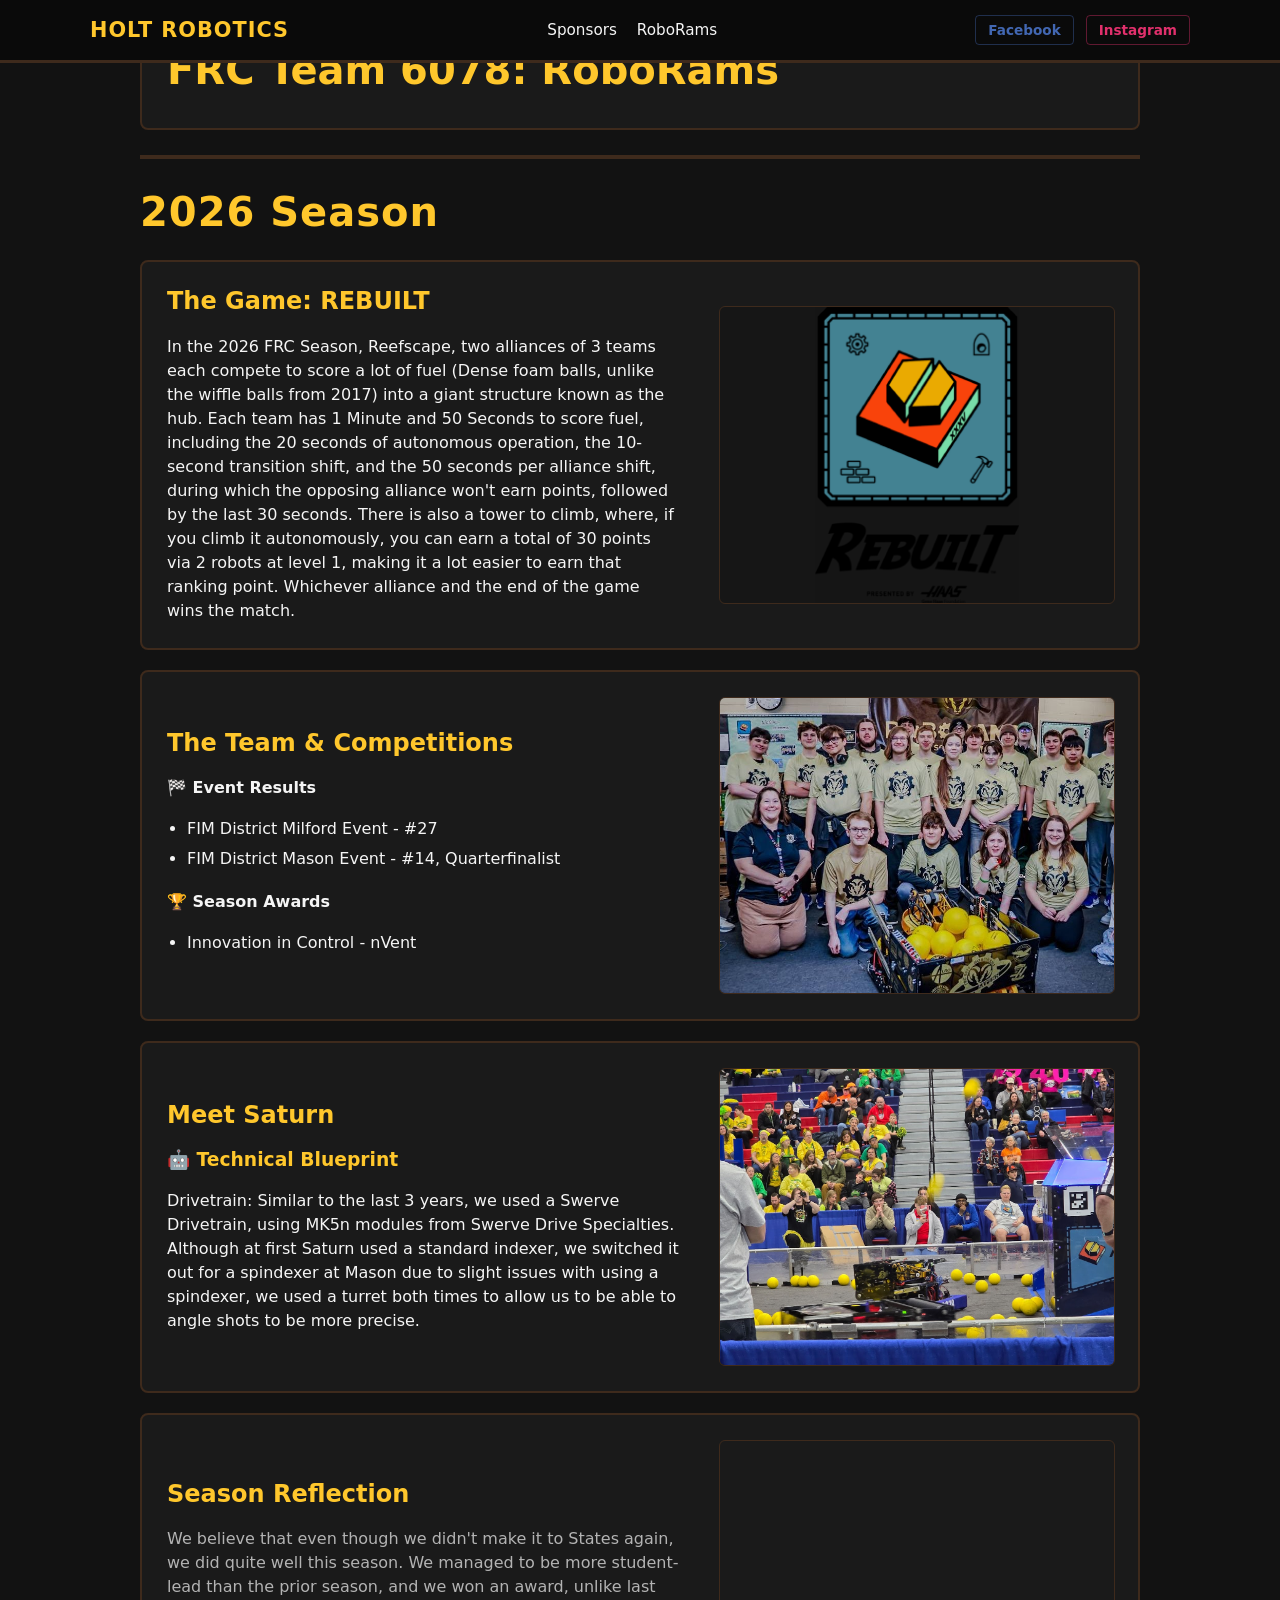
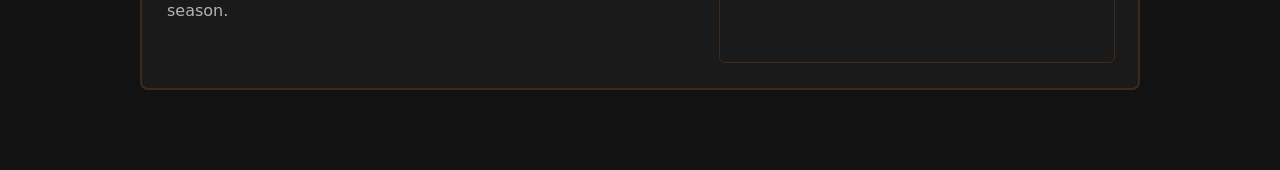
==== frc.html @ 5d651629 "Got some basics down" ====
<!DOCTYPE html>
<html lang="en">
<head>
    <meta charset="UTF-8">
    <meta name="viewport" content="width=device-width, initial-scale=1.0">
    <title>RoboRams | Holt Robotics</title>
    <link rel="icon" type="image/x-icon" href="Files/Images/faviconV2.png">
    <link rel="stylesheet" href="style.css">
</head>
<body>

<header id="global-navbar" class="navbar"></header>

<main class="container">

    <section class="card page-hero">
        <h1>FRC Team 6078: RoboRams</h1>
    </section>

    <div id="frc-seasons-container"></div>
</main>

<script src="JS/navbar.js"></script>
<script src="JS/frc.js"></script>
</body>
</html>
---- style.css ----
:root {
    --bg-dark: #121212;       /* Matte black background */
    --card-bg: #1A1A1A;       /* Charcoal gray for content blocks */
    --ram-brown: #3E2A1C;     /* Deep rich brown for structure/borders */
    --ram-gold: #FFC72C;      /* Vibrant gold for high-visibility accents */
    --text-light: #F5F5F5;    /* Crisp off-white text */
    --text-muted: #B3B3B3;    /* Soft gray for secondary text */
}

body {
    background-color: var(--bg-dark);
    color: var(--text-light);
    font-family: system-ui, -apple-system, sans-serif;
    margin: 0;
    padding: 0;
}

.container {
    max-width: 1000px;
    margin: 0 auto;
    padding: 20px;
}

.card {
    background-color: var(--card-bg);
    border: 2px solid var(--ram-brown);
    border-radius: 8px;
    padding: 25px;
    margin-bottom: 25px;
}

h2, h3 {
    color: var(--ram-gold);
    margin-top: 0;
}

/* Announcement System Grid */
.announcements-container {
    max-width: 1000px;
    margin: 20px auto;
    padding: 0 20px;
}
.announcements-container.hidden { display: none; }

.section-title {
    color: var(--ram-gold);
    border-bottom: 2px solid var(--ram-brown);
    padding-bottom: 10px;
}

.announcements-grid {
    display: flex;
    flex-direction: column;
    gap: 25px;
}

.event-card {
    display: flex;
    background-color: var(--card-bg);
    border: 2px solid var(--ram-brown);
    border-radius: 8px;
    overflow: hidden;
}

.event-flyer-wrapper {
    flex: 1;
    max-width: 350px;
    min-width: 250px;
    background-color: #000;
}

.event-flyer-img {
    width: 100%;
    height: 100%;
    object-fit: contain;
    display: block;
}

.event-content {
    flex: 2;
    padding: 25px;
    display: flex;
    flex-direction: column;
    justify-content: center;
}

/* Buttons */
.btn-gold {
    display: inline-block;
    background-color: var(--ram-gold);
    color: #000;
    font-weight: bold;
    padding: 10px 20px;
    text-decoration: none;
    border-radius: 4px;
    align-self: flex-start;
    transition: background-color 0.2s ease;
}
.btn-gold:hover { background-color: #E6B222; }

/* Structural Components */
.signup-section {
    display: flex;
    justify-content: space-between;
    align-items: center;
    gap: 20px;
}
.signup-qr img {
    max-width: 150px;
    border: 4px solid #fff;
    border-radius: 4px;
}

.video-grid {
    display: grid;
    grid-template-columns: repeat(auto-fit, minmax(300px, 1fr));
    gap: 20px;
}
.video-grid iframe {
    width: 100%;
    aspect-ratio: 16 / 9;
    border: 2px solid var(--ram-brown);
    border-radius: 4px;
}

/* Responsiveness */
@media (max-width: 768px) {
    .event-card, .signup-section { flex-direction: column; }
    .event-flyer-wrapper { max-width: 100%; }
}

/* Global Header Bar */
.navbar {
    background-color: #0A0A0A;
    border-bottom: 3px solid var(--ram-brown);
    position: fixed;
    top: 0;
    left: 0;
    right: 0;
    z-index: 1000;
}

.nav-container {
    display: flex;
    justify-content: space-between;
    align-items: center;
    max-width: 1100px; /* Slightly wider to easily accommodate the social blocks */
    margin: 0 auto;
    padding: 15px 20px;
}

.nav-logo {
    color: var(--ram-gold);
    font-weight: 900;
    text-decoration: none;
    font-size: 1.3rem;
    letter-spacing: 1px;
}

/* Center Section Adjustments */
.nav-links {
    display: flex;
    gap: 20px;
}
.nav-links a {
    color: var(--text-light);
    text-decoration: none;
    font-weight: 500;
    font-size: 0.95rem;
    transition: color 0.2s ease;
}
.nav-links a:hover { 
    color: var(--ram-gold); 
}

/* Right Side Social Links Grouping */
.nav-socials {
    display: flex;
    gap: 12px;
}

.nav-social-btn {
    text-decoration: none;
    font-size: 0.85rem;
    font-weight: bold;
    padding: 6px 12px;
    border-radius: 4px;
    transition: background-color 0.2s, color 0.2s;
}

/* Subtle brand borders using your team color space */
.fb-color {
    color: #4267B2; /* Facebook Blue */
    border: 1px solid rgba(66, 103, 178, 0.4);
}
.fb-color:hover {
    background-color: #4267B2;
    color: #FFF;
    border-color: #4267B2;
}

.ig-color {
    color: #E1306C; /* Instagram Pink */
    border: 1px solid rgba(225, 48, 108, 0.4);
}
.ig-color:hover {
    background-color: #E1306C;
    color: #FFF;
    border-color: #E1306C;
}

/* Responsive Adaptive Menus for Mobile Screens */
@media (max-width: 850px) {
    .nav-container {
        flex-direction: column;
        gap: 12px;
        text-align: center;
        padding: 15px;
    }
    body {
        padding-top: 140px; /* Extra spacing on mobile so menu stack doesn't overlap text layout */
    }
    .nav-links {
        justify-content: center;
        flex-wrap: wrap;
        gap: 15px;
    }
    .nav-links a {
        margin: 0;
    }
}

/* Minimalist Notice Layout */
.notice-centered-block {
    display: flex;
    flex-direction: column;
    align-items: center;
    justify-content: center;
    text-align: center;
    padding: 35px;
    background-color: var(--card-bg);
    border: 2px solid var(--ram-brown);
}

.notice-logo-wrapper {
    width: 100%;
    max-width: 420px;
    margin-bottom: 20px;
    border-bottom: 2px solid var(--ram-brown);
    padding-bottom: 15px;
}

#onboarding-logo {
    width: 100%;
    height: auto;
    display: block;
    object-fit: contain;
}

.notice-text-wrapper {
    flex: 2;
}

.notice-text-wrapper h2 {
    margin: 0 0 8px 0;
    color: var(--text-light);
    font-size: 1.4rem;
    font-weight: 500;
    letter-spacing: 0.5px;
}

.highlight-tag-large {
    color: var(--ram-gold);
    font-size: 2.5rem;
    font-weight: 900;
    margin: 0;
    text-transform: uppercase;
    letter-spacing: 1.5px;
}

/* Mobile adjustments */
@media (max-width: 768px) {
    .notice-logo-wrapper {
        max-width: 280;
    }
    .highlight-tag-large {
        font-size: 1.9rem;
    }
}

.page-hero h1 {
    color: var(--ram-gold);
    font-size: 2.5rem;
    margin: 0 0 10px 0;
}

/* Season Block Layouts */
.season-wrapper {
    margin-bottom: 50px;
    border-top: 4px solid var(--ram-gold);
    padding-top: 30px;
}

.season-year-heading {
    font-size: 2.8rem;
    font-weight: 900;
    color: var(--ram-gold);
    margin: 0 0 20px 0;
    letter-spacing: 1px;
}

/* Two-Column Internal Grid For Clean Breakdown Layouts */
.season-split-grid {
    display: grid;
    grid-template-columns: 1fr 1fr;
    gap: 30px;
    margin-bottom: 25px;
}

.game-logo-box img, .team-photo-box img {
    width: 100%;
    height: auto;
    border-radius: 6px;
    border: 2px solid var(--ram-brown);
}

.data-list-block ul {
    padding-left: 20px;
    margin: 5px 0;
}
.data-list-block li {
    color: var(--text-light);
    margin-bottom: 8px;
    line-height: 1.4;
}

/* Gameplay Feature Row */
.gameplay-feature-row {
    background-color: #0A0A0A;
    border-radius: 6px;
    padding: 20px;
    margin-top: 25px;
}

/* Footer Accent Styles */
.social-footer {
    background-color: #0A0A0A;
    border-top: 3px solid var(--ram-brown);
    padding: 20px 0;
    margin-top: 60px;
}
.footer-content {
    max-width: 1000px;
    margin: 0 auto;
    padding: 0 20px;
    display: flex;
    justify-content: space-between;
    align-items: center;
}
.social-links-wrapper { display: flex; gap: 20px; }
.social-icon {
    color: var(--ram-gold);
    text-decoration: none;
    font-weight: bold;
    font-size: 0.95rem;
    transition: transform 0.2s;
}
.social-icon:hover { transform: translateY(-2px); text-decoration: underline; }

/* Responsive Breaks */
@media (max-width: 768px) {
    .season-split-grid { grid-template-columns: 1fr; gap: 20px; }
    .footer-content { flex-direction: column; gap: 15px; text-align: center; }
}

/* Timed Theme Section Breaks */
.season-wrapper {
    margin-bottom: 60px;
    border-top: 4px solid var(--ram-brown);
    padding-top: 30px;
}

.season-year-heading {
    font-size: 2.5rem;
    font-weight: 900;
    color: var(--ram-gold);
    margin: 0 0 25px 0;
    letter-spacing: 1px;
}

/* Base Paired Component Row Card */
.topic-row-card {
    display: flex;
    gap: 40px;
    align-items: center;
    margin-bottom: 20px;
    border: 2px solid var(--ram-brown);
}

.topic-text-side {
    flex: 1.3; /* Gives slightly more horizontal weight to paragraphs */
}
.topic-text-side h2 {
    color: var(--ram-gold);
    margin-top: 0;
    font-size: 1.5rem;
}
.topic-text-side p {
    line-height: 1.5;
    margin: 0;
}

.topic-media-side {
    flex: 1;
    width: 100%;
}
.topic-media-side img {
    width: 100%;
    height: auto;
    border-radius: 6px;
    border: 1px solid var(--ram-brown);
    display: block;
    aspect-ratio: 4 / 3;
    object-fit: cover;
}

/* Unique Constraint for Transparent Game Badges/Logos */
.img-contain-frame img {
    object-fit: contain;
    background-color: rgba(0, 0, 0, 0.15); /* Soft backplating layer */
}

/* Flexible Video Embedding Frames */
.video-contain-frame iframe {
    width: 100%;
    aspect-ratio: 16 / 9;
    border-radius: 6px;
    border: 1px solid var(--ram-brown);
    display: block;
}

/* Fallback Modifier Rule if HR Leaves Media Field Blank */
.topic-row-card.no-media .topic-text-side {
    flex: 1; /* Automatically expands text area to 100% card bounds */
}

/* Mobile responsive collapsing stack matrices */
@media (max-width: 768px) {
    .topic-row-card {
        flex-direction: column;
        gap: 20px;
        padding: 20px;
    }
    .topic-text-side, .topic-media-side {
        flex: none;
    }
}
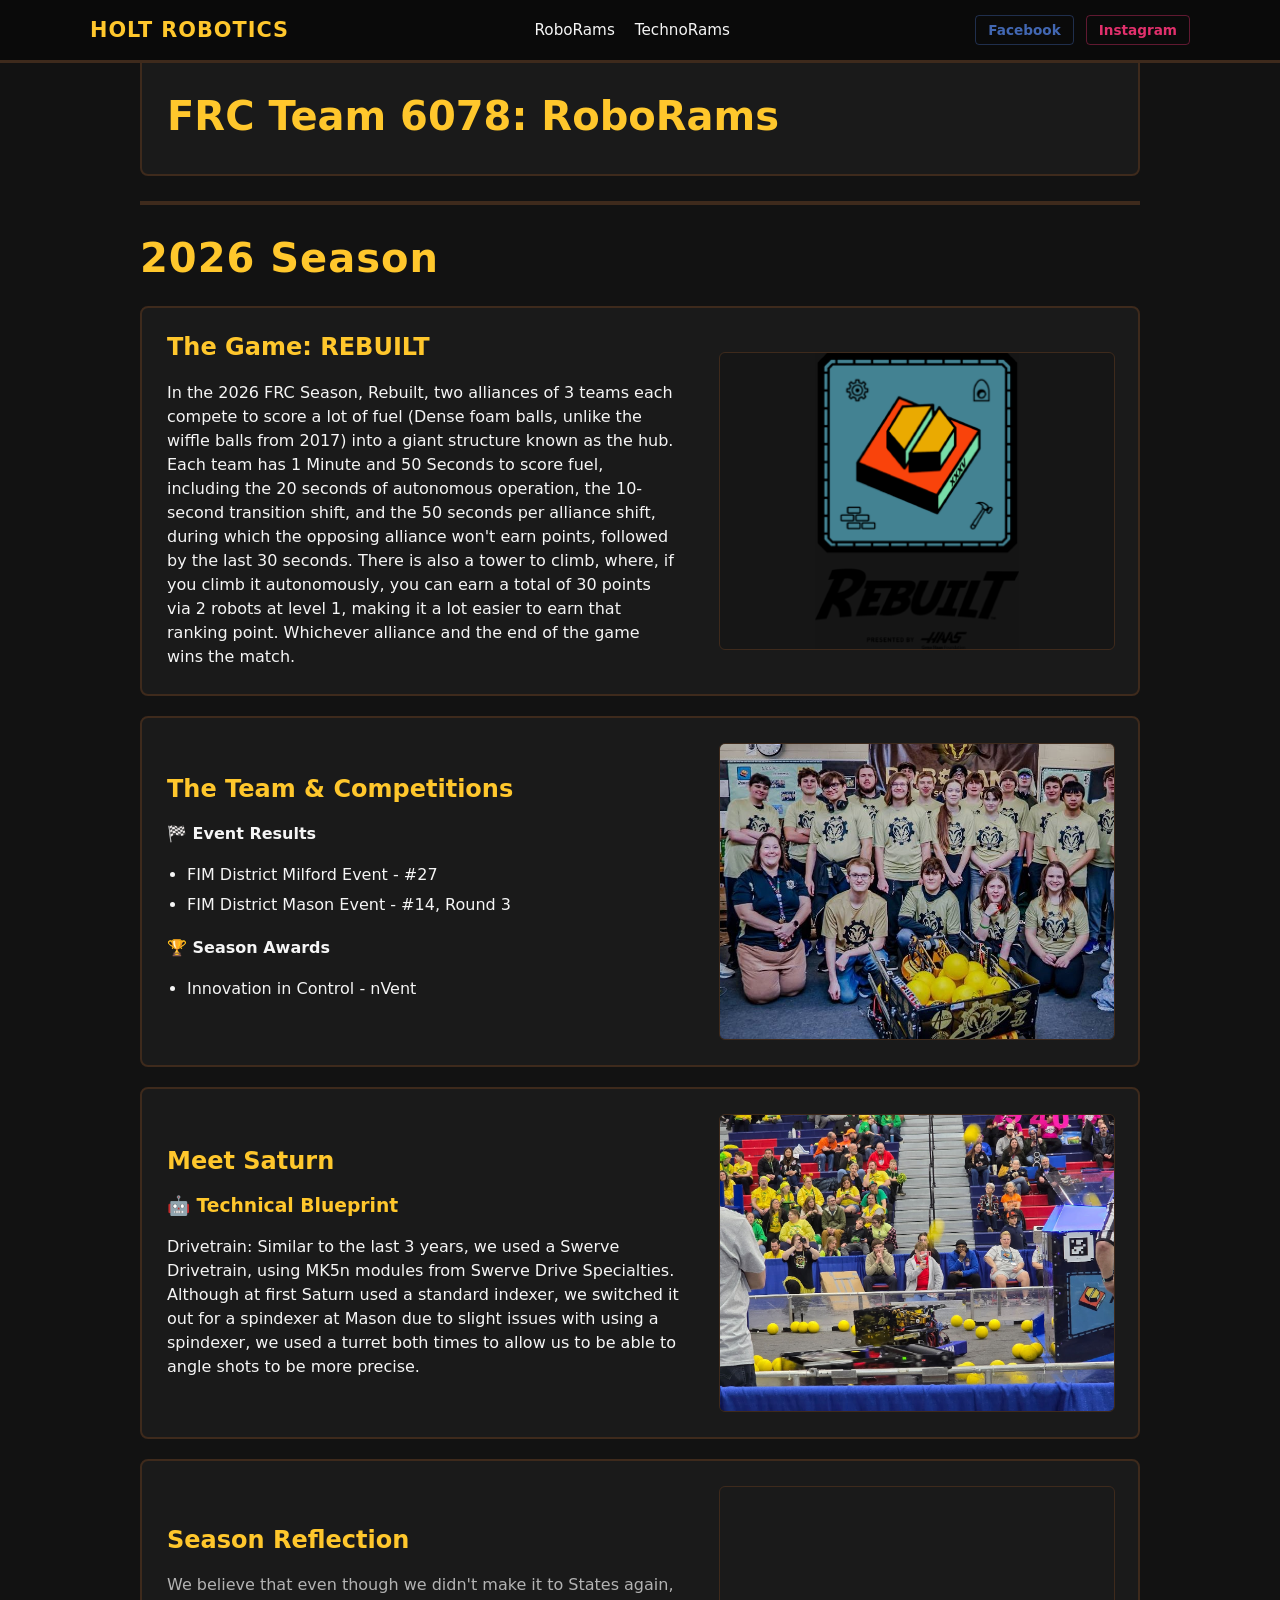
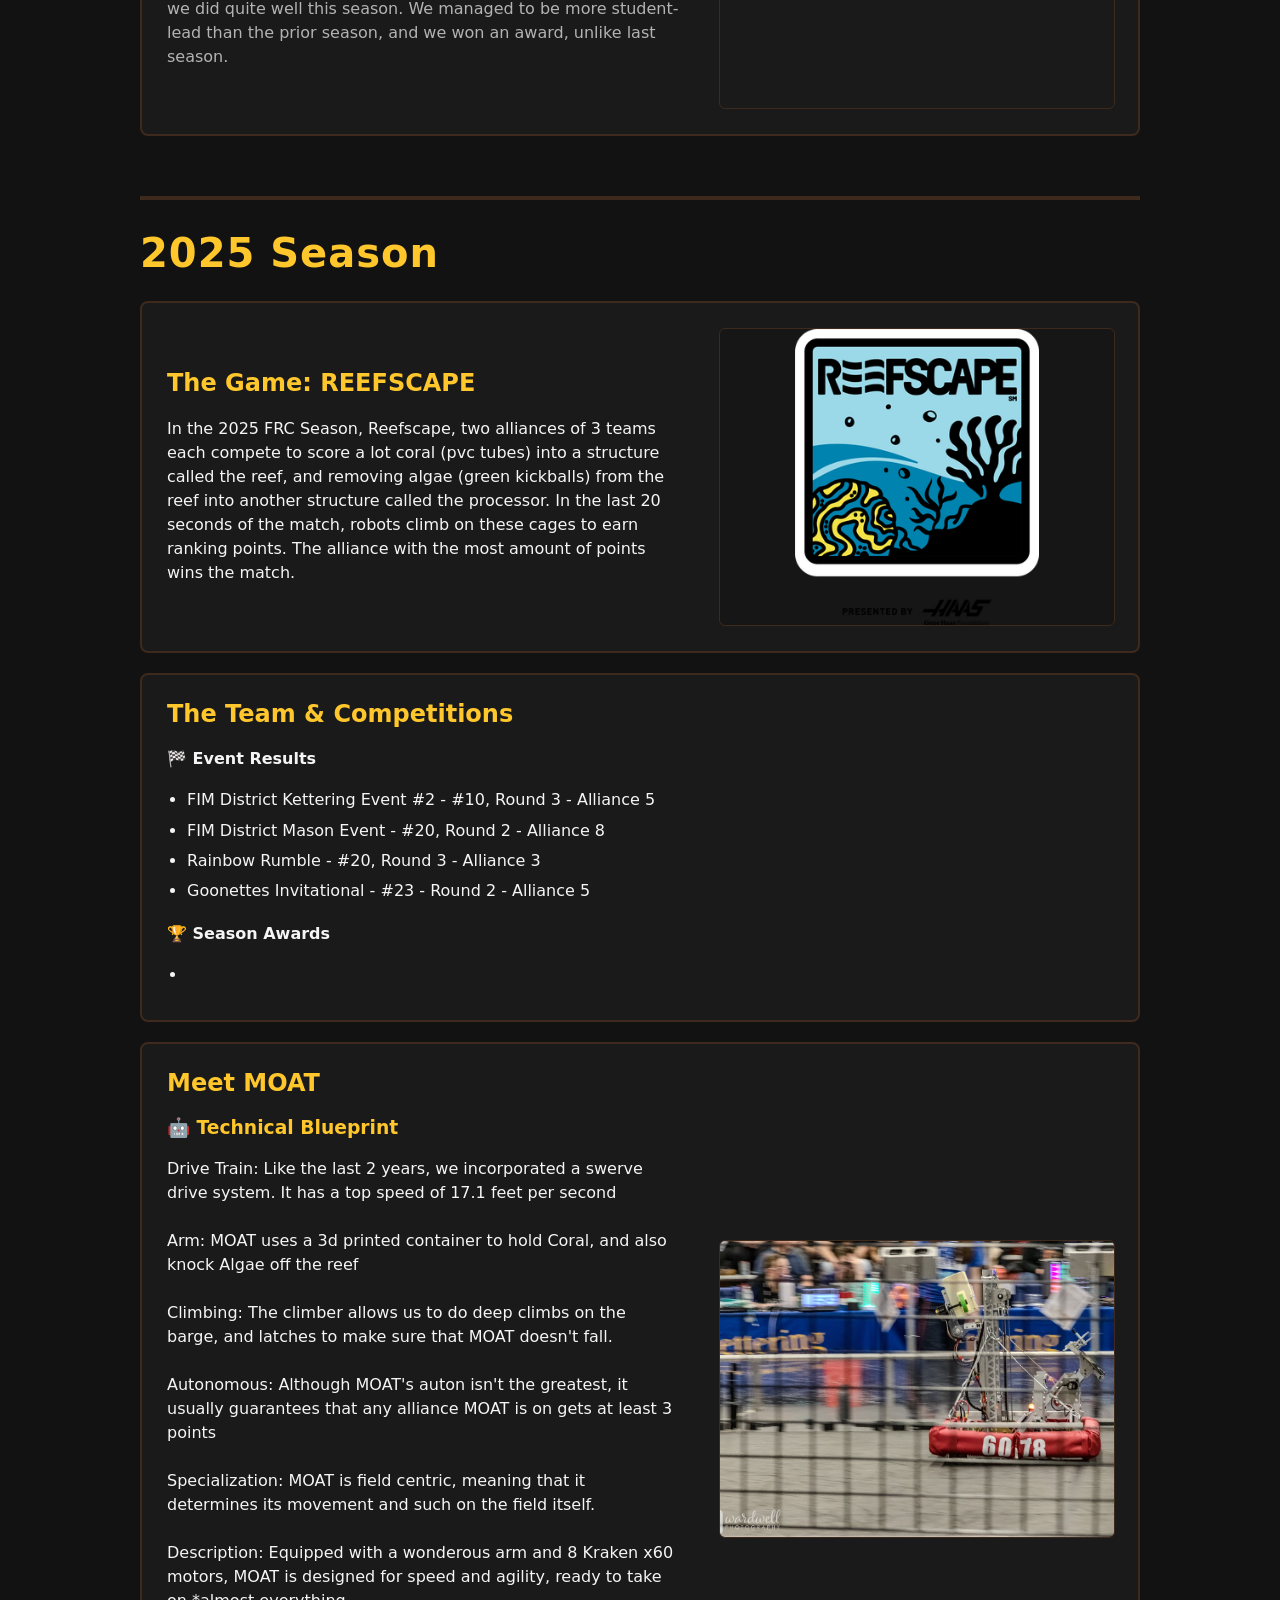
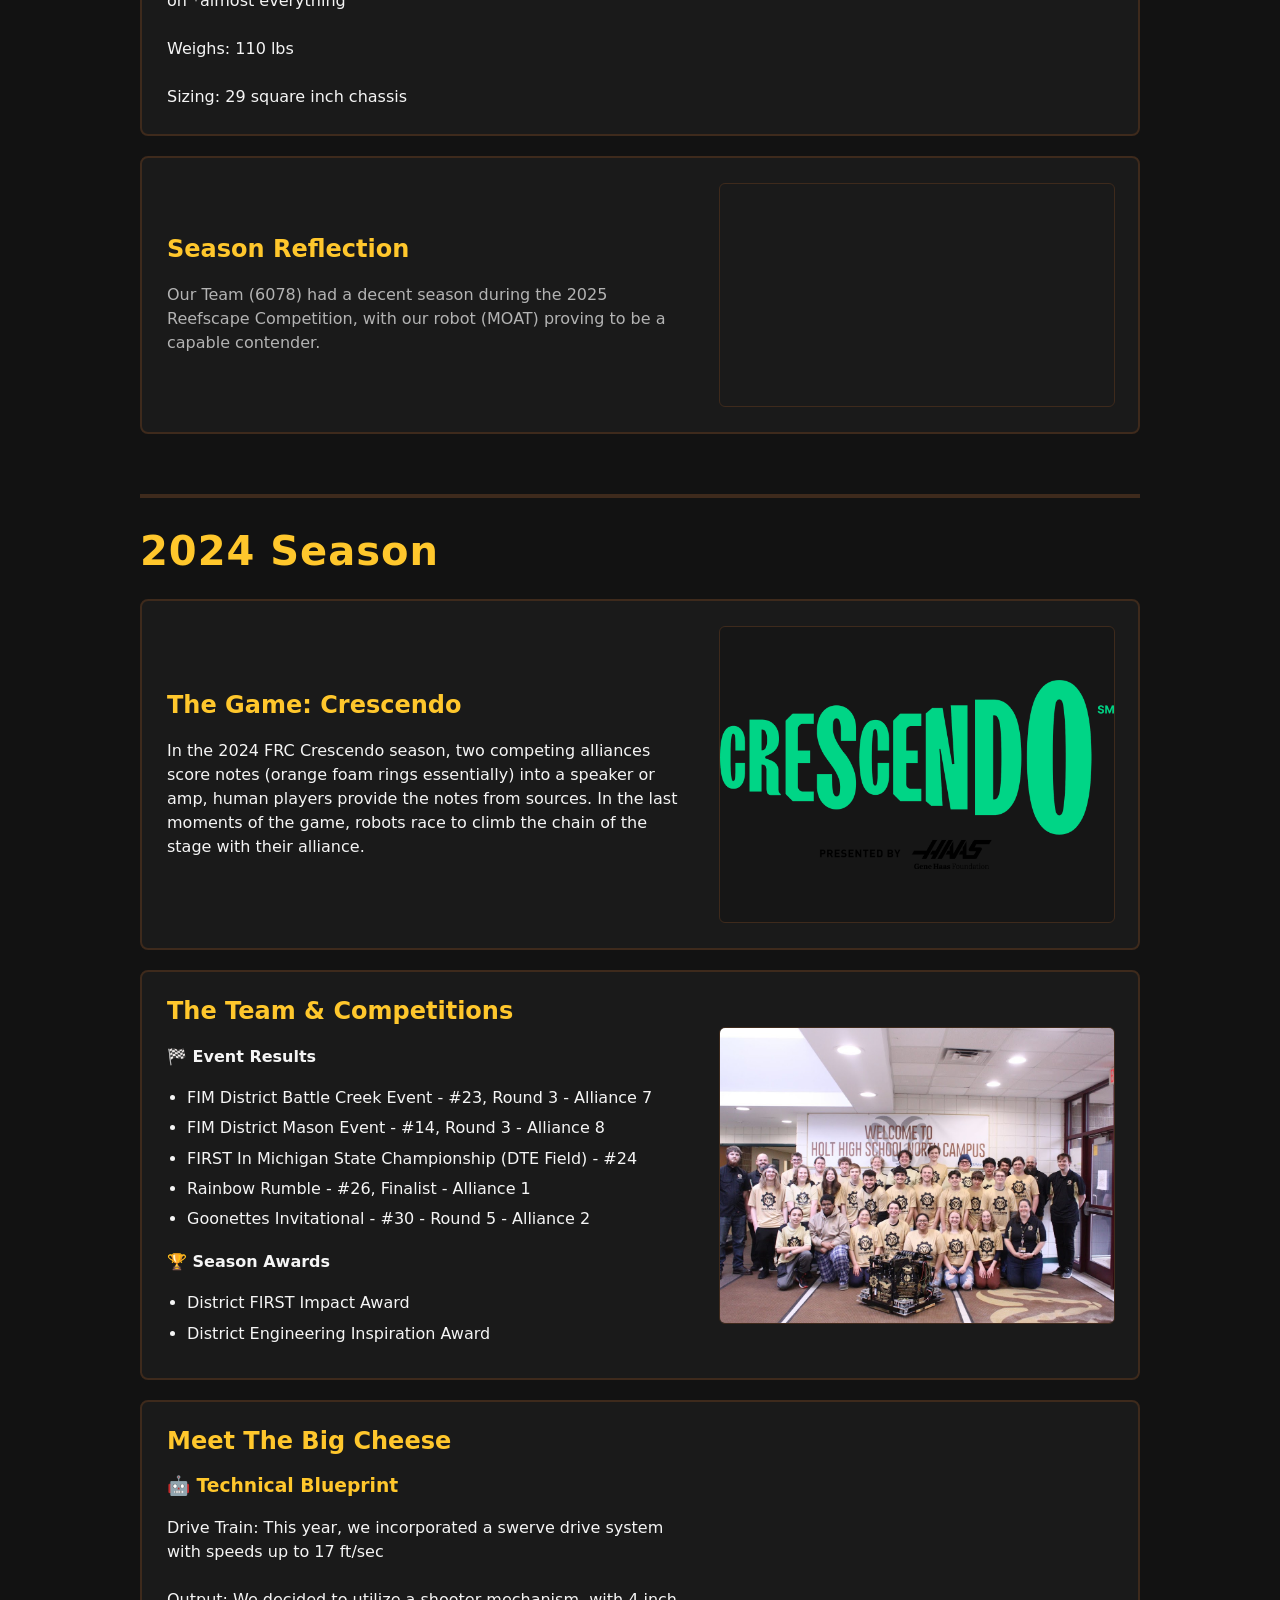
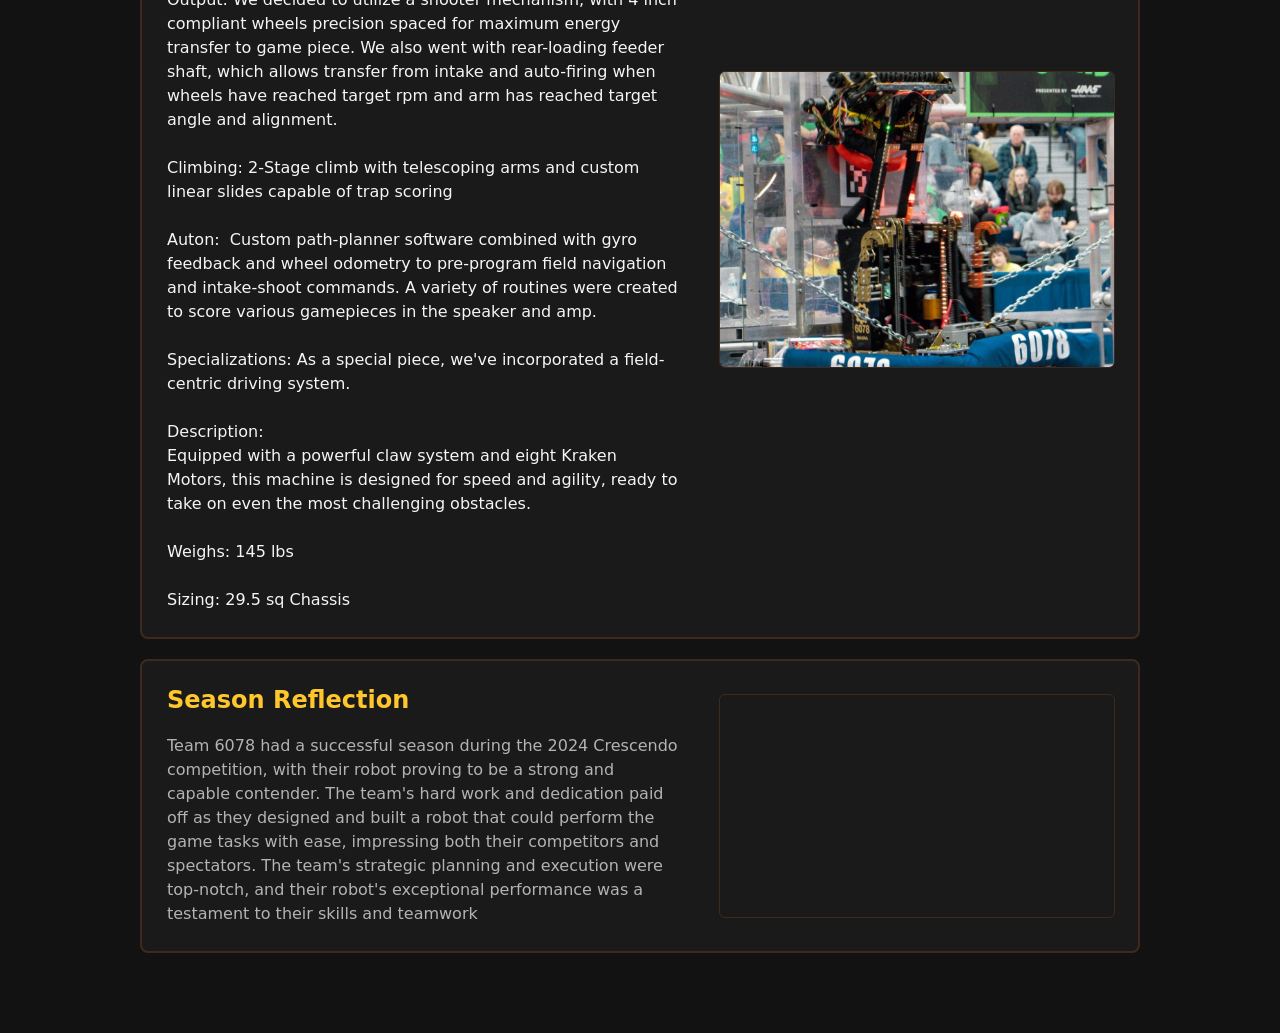
==== commit 4b42017d: "Home Page no longer relies on JSON" ====
--- a/frc.html
+++ b/frc.html
@@ -1,5 +1,7 @@
 <!DOCTYPE html>
 <html lang="en">
+<!--For the sake of simplicity, just use the JSON file, you probably don't want to copy lots of old FRC data here.
+Of course, as JSON doesn't support comments, I recommend ordering the past seasons from latest season to oldest season. -->
 <head>
     <meta charset="UTF-8">
     <meta name="viewport" content="width=device-width, initial-scale=1.0">
@@ -14,7 +16,7 @@
 <main class="container">
 
     <section class="card page-hero">
-        <h1>FRC Team 6078: RoboRams</h1>
+        <h1><br>FRC Team 6078: RoboRams</h1>
     </section>
 
     <div id="frc-seasons-container"></div>
--- a/style.css
+++ b/style.css
@@ -1,10 +1,10 @@
 :root {
-    --bg-dark: #121212;       /* Matte black background */
-    --card-bg: #1A1A1A;       /* Charcoal gray for content blocks */
-    --ram-brown: #3E2A1C;     /* Deep rich brown for structure/borders */
-    --ram-gold: #FFC72C;      /* Vibrant gold for high-visibility accents */
-    --text-light: #F5F5F5;    /* Crisp off-white text */
-    --text-muted: #B3B3B3;    /* Soft gray for secondary text */
+    --bg-dark: #121212;       /* Background */
+    --card-bg: #1A1A1A;       /* Content Blocks */
+    --ram-brown: #3E2A1C;     /* Structure/Borders */
+    --ram-gold: #FFC72C;      /* Accents */
+    --text-light: #F5F5F5;    /* Primary Text */
+    --text-muted: #B3B3B3;    /* Secondary Text */
 }
 
 body {
@@ -41,6 +41,8 @@
     padding: 0 20px;
 }
 .announcements-container.hidden { display: none; }
+
+.notice-centered-block.hidden {display: none;}
 
 .section-title {
     color: var(--ram-gold);
@@ -406,6 +408,7 @@
     font-size: 1.5rem;
 }
 .topic-text-side p {
+    white-space: pre-wrap;
     line-height: 1.5;
     margin: 0;
 }
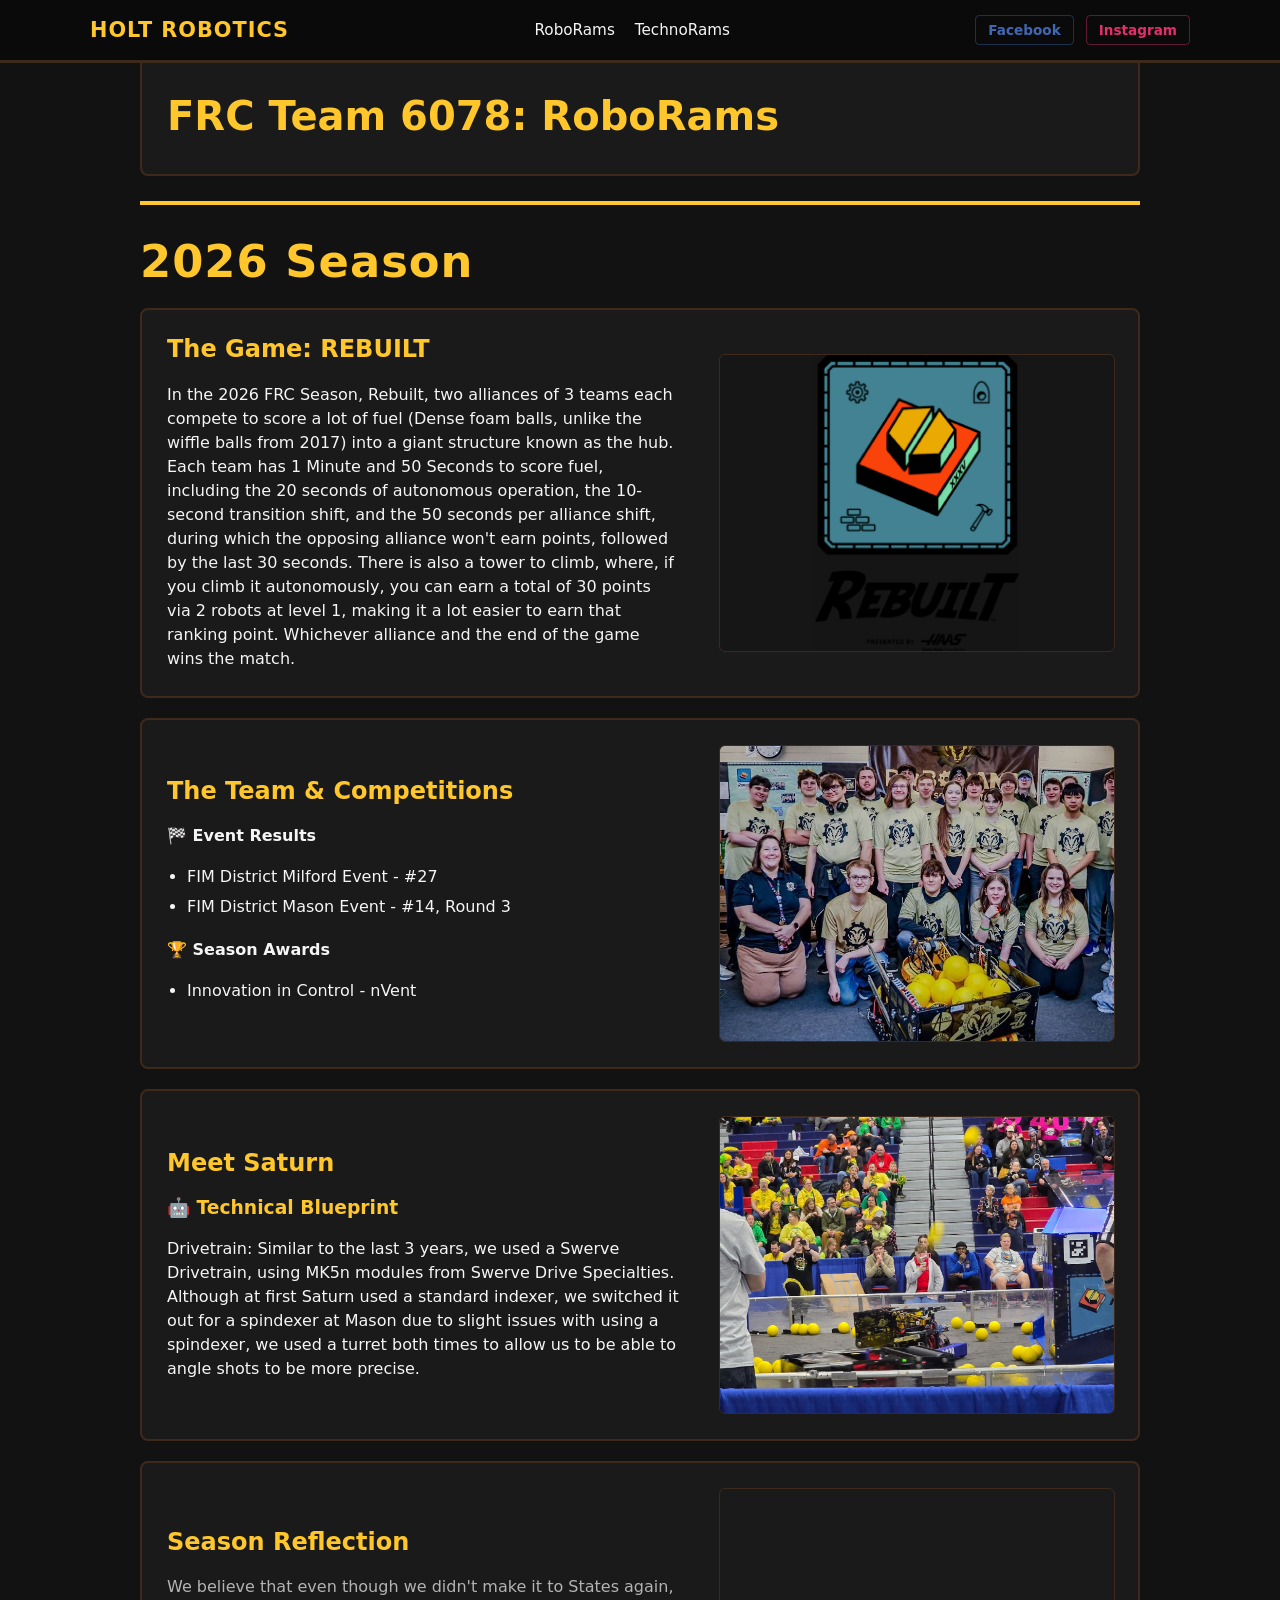
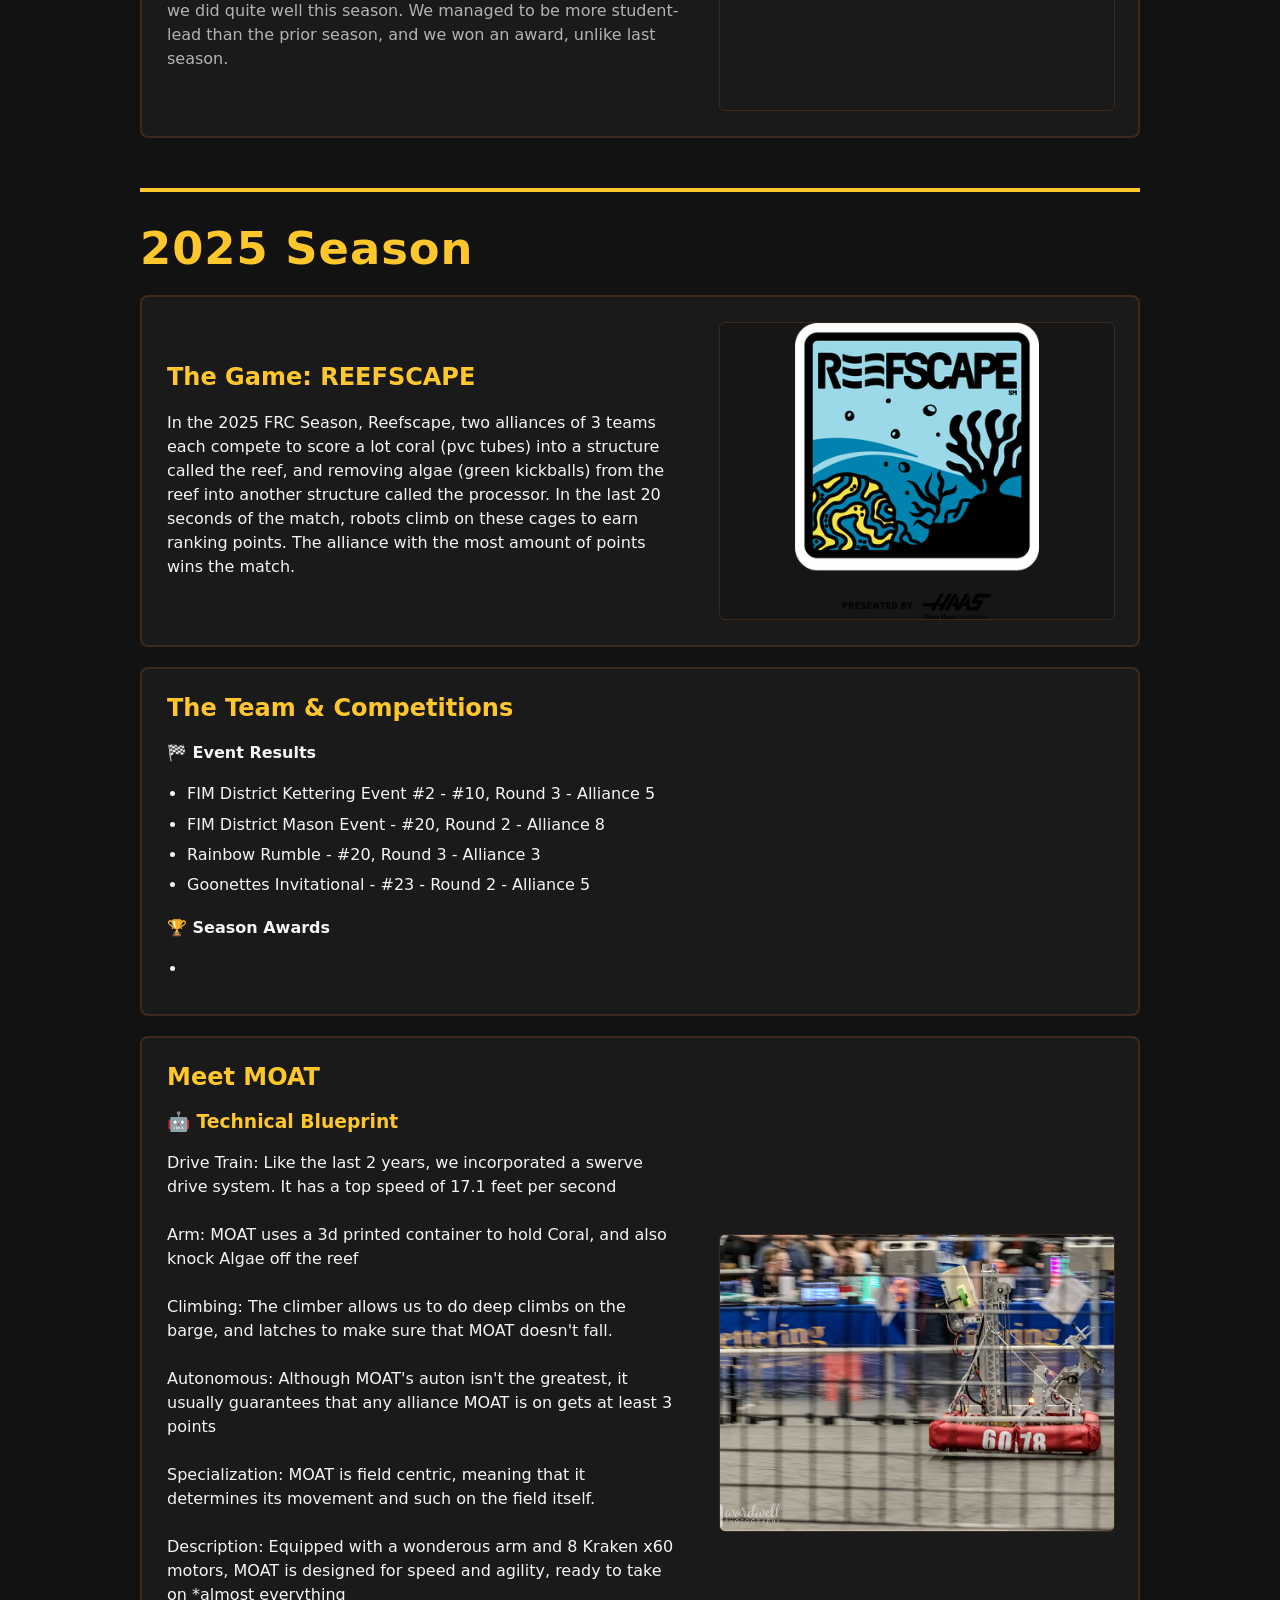
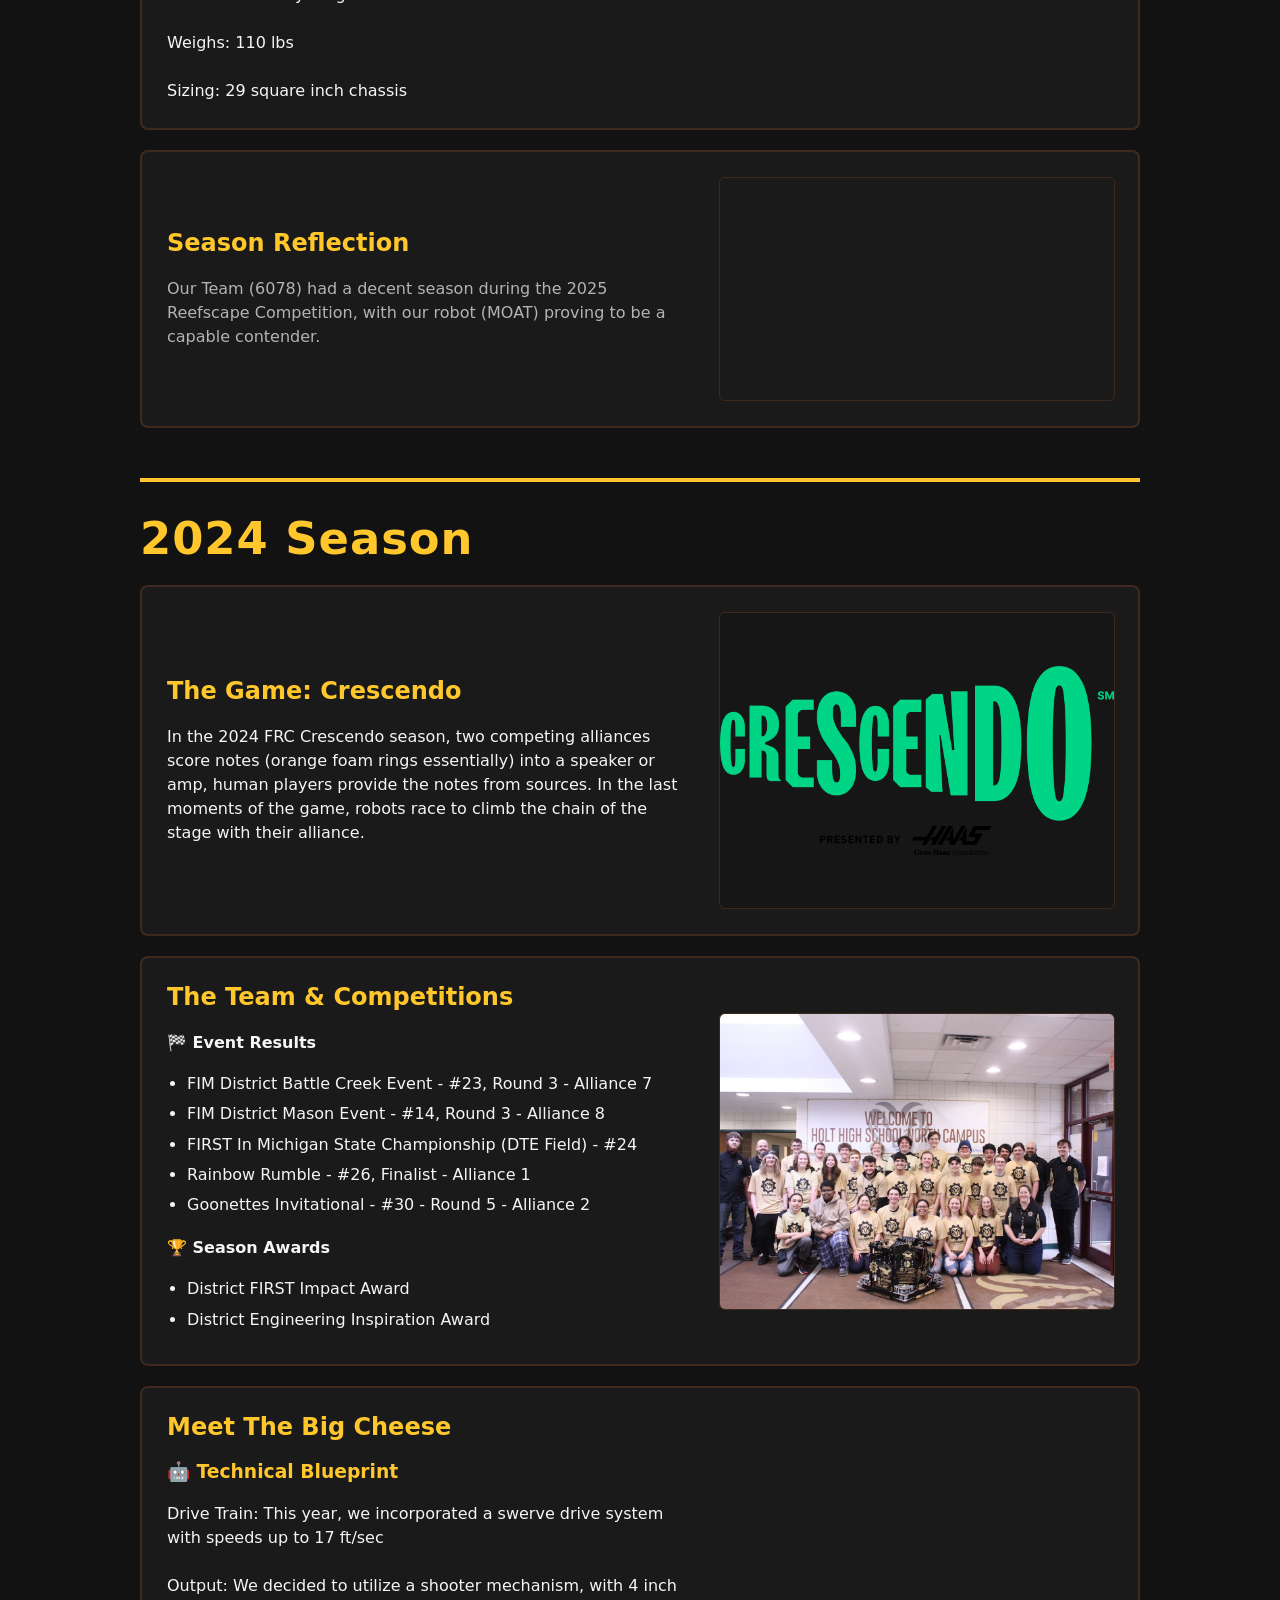
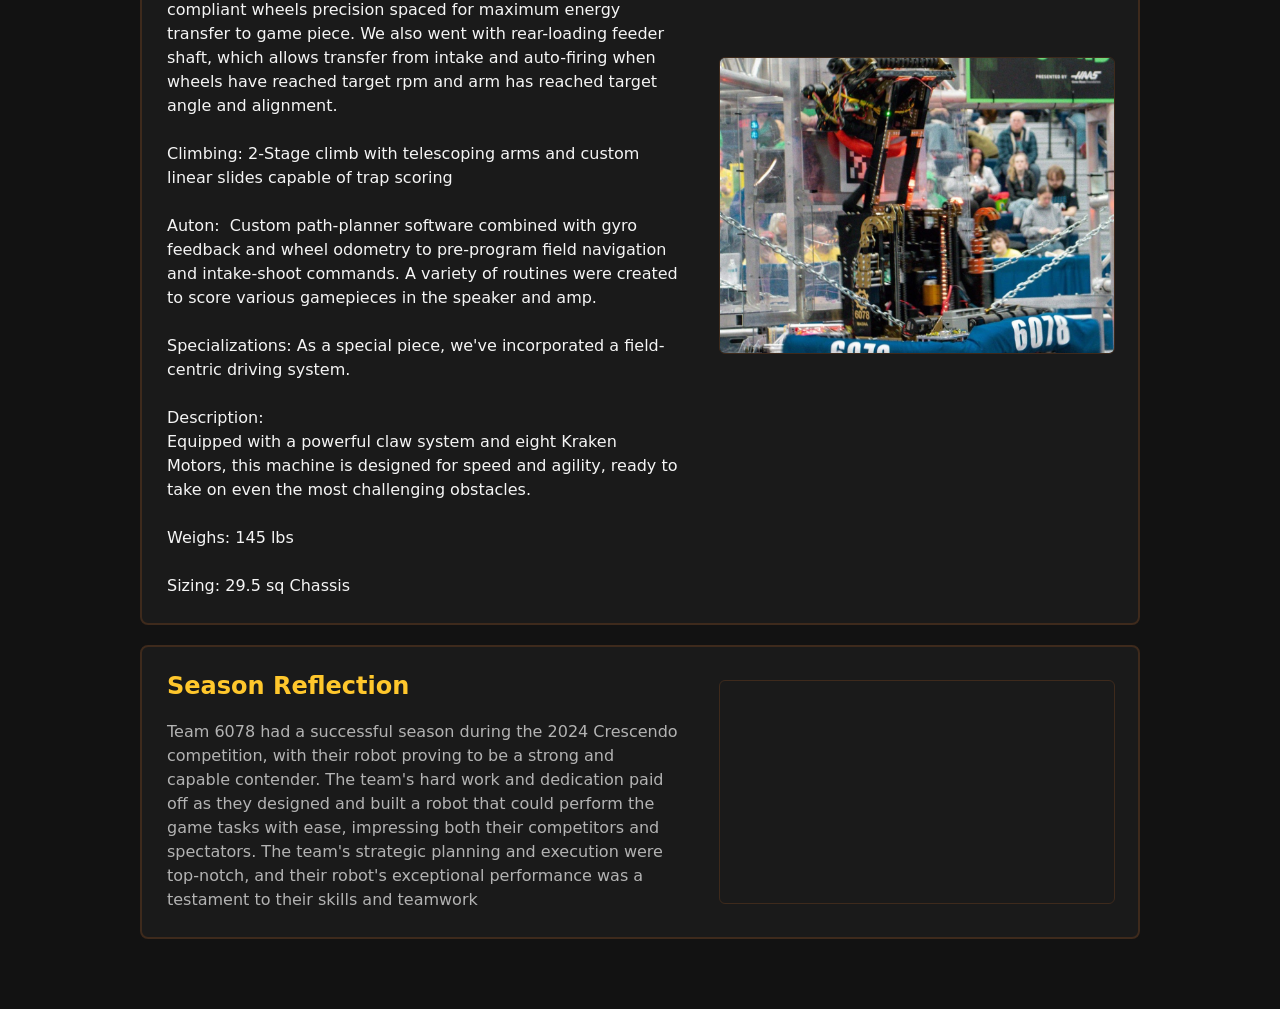
==== commit d039872b: "Comments and Cleanup" ====
--- a/frc.html
+++ b/frc.html
@@ -19,6 +19,7 @@
         <h1><br>FRC Team 6078: RoboRams</h1>
     </section>
 
+    <!--Do not change this, this is meant for the Javascript to load the frc.json file stuff here.-->
     <div id="frc-seasons-container"></div>
 </main>
 
--- a/style.css
+++ b/style.css
@@ -1,460 +1,483 @@
 :root {
-    --bg-dark: #121212;       /* Background */
-    --card-bg: #1A1A1A;       /* Content Blocks */
-    --ram-brown: #3E2A1C;     /* Structure/Borders */
-    --ram-gold: #FFC72C;      /* Accents */
-    --text-light: #F5F5F5;    /* Primary Text */
-    --text-muted: #B3B3B3;    /* Secondary Text */
+  --bg-dark: #121212;
+  --card-bg: #1A1A1A;
+  --ram-brown: #3E2A1C;
+  --ram-gold: #FFC72C;
+  --text-light: #F5F5F5;
+  --text-muted: #B3B3B3;
 }
 
 body {
-    background-color: var(--bg-dark);
-    color: var(--text-light);
-    font-family: system-ui, -apple-system, sans-serif;
-    margin: 0;
-    padding: 0;
-}
-
-.container {
-    max-width: 1000px;
-    margin: 0 auto;
-    padding: 20px;
+  background-color: var(--bg-dark);
+  color: var(--text-light);
+  font-family: system-ui, -apple-system, sans-serif;
+  margin: 0;
+  padding: 0;
+}
+
+/* Core Container Utilities */
+.container,
+.announcements-container {
+  max-width: 1000px;
+  margin: 0 auto;
+  padding: 20px;
+}
+
+.announcements-container {
+  margin: 20px auto;
+  padding: 0 20px;
+}
+
+/* Base Structural Card Block */
+.card,
+.event-card,
+.notice-centered-block {
+  background-color: var(--card-bg);
+  border: 2px solid var(--ram-brown);
+  border-radius: 8px;
 }
 
 .card {
-    background-color: var(--card-bg);
-    border: 2px solid var(--ram-brown);
-    border-radius: 8px;
-    padding: 25px;
-    margin-bottom: 25px;
+  padding: 25px;
+  margin-bottom: 25px;
+}
+
+.notice-centered-block {
+  display: flex;
+  flex-direction: column;
+  align-items: center;
+  justify-content: center;
+  text-align: center;
+  padding: 35px;
+}
+
+/* Structural Grids & Lists */
+.announcements-grid {
+  display: flex;
+  flex-direction: column;
+  gap: 25px;
+}
+
+.event-card {
+  display: flex;
+  overflow: hidden;
+}
+
+.event-flyer-wrapper {
+  flex: 1;
+  max-width: 350px;
+  min-width: 250px;
+  background-color: #000;
+}
+
+.event-flyer-img {
+  width: 100%;
+  height: 100%;
+  object-fit: contain;
+  display: block;
+}
+
+.event-content {
+  flex: 2;
+  padding: 25px;
+  display: flex;
+  flex-direction: column;
+  justify-content: center;
+}
+
+.signup-section {
+  display: flex;
+  justify-content: space-between;
+  align-items: center;
+  gap: 20px;
+}
+
+.signup-qr img {
+  max-width: 150px;
+  border: 4px solid #fff;
+  border-radius: 4px;
+}
+
+.video-grid {
+  display: grid;
+  grid-template-columns: repeat(auto-fit, minmax(300px, 1fr));
+  gap: 20px;
+}
+
+.video-grid iframe {
+  width: 100%;
+  aspect-ratio: 16 / 9;
+  border: 2px solid var(--ram-brown);
+  border-radius: 4px;
+}
+
+/* Base Paired Component Row Card */
+.topic-row-card {
+  display: flex;
+  gap: 40px;
+  align-items: center;
+  margin-bottom: 20px;
+  border: 2px solid var(--ram-brown);
+}
+
+.topic-text-side {
+  flex: 1.3;
+}
+
+.topic-text-side h2 {
+  color: var(--ram-gold);
+  margin-top: 0;
+  font-size: 1.5rem;
+}
+
+.topic-text-side p {
+  white-space: pre-wrap;
+  line-height: 1.5;
+  margin: 0;
+}
+
+.topic-media-side {
+  flex: 1;
+  width: 100%;
+}
+
+.topic-media-side img {
+  width: 100%;
+  height: auto;
+  border-radius: 6px;
+  border: 1px solid var(--ram-brown);
+  display: block;
+  aspect-ratio: 4 / 3;
+  object-fit: cover;
+}
+
+/* Unique Frame Rules & Fallbacks */
+.img-contain-frame img {
+  object-fit: contain;
+  background-color: rgba(0, 0, 0, 0.15);
+}
+
+.video-contain-frame iframe {
+  width: 100%;
+  aspect-ratio: 16 / 9;
+  border-radius: 6px;
+  border: 1px solid var(--ram-brown);
+  display: block;
+}
+
+.topic-row-card.no-media .topic-text-side {
+  flex: 1;
+}
+
+/* Typography & Titles */
+h2, h3, .section-title, .page-hero h1, .season-year-heading {
+  color: var(--ram-gold);
 }
 
 h2, h3 {
-    color: var(--ram-gold);
-    margin-top: 0;
-}
-
-/* Announcement System Grid */
-.announcements-container {
-    max-width: 1000px;
-    margin: 20px auto;
-    padding: 0 20px;
-}
-.announcements-container.hidden { display: none; }
-
-.notice-centered-block.hidden {display: none;}
+  margin-top: 0;
+}
 
 .section-title {
-    color: var(--ram-gold);
-    border-bottom: 2px solid var(--ram-brown);
-    padding-bottom: 10px;
-}
-
-.announcements-grid {
-    display: flex;
-    flex-direction: column;
-    gap: 25px;
-}
-
-.event-card {
-    display: flex;
-    background-color: var(--card-bg);
-    border: 2px solid var(--ram-brown);
-    border-radius: 8px;
-    overflow: hidden;
-}
-
-.event-flyer-wrapper {
-    flex: 1;
-    max-width: 350px;
-    min-width: 250px;
-    background-color: #000;
-}
-
-.event-flyer-img {
-    width: 100%;
-    height: 100%;
-    object-fit: contain;
-    display: block;
-}
-
-.event-content {
-    flex: 2;
-    padding: 25px;
-    display: flex;
-    flex-direction: column;
-    justify-content: center;
+  border-bottom: 2px solid var(--ram-brown);
+  padding-bottom: 10px;
+}
+
+.notice-text-wrapper {
+  flex: 2;
+}
+
+.notice-text-wrapper h2 {
+  margin: 0 0 8px 0;
+  color: var(--text-light);
+  font-size: 1.4rem;
+  font-weight: 500;
+  letter-spacing: 0.5px;
+}
+
+.highlight-tag-large {
+  color: var(--ram-gold);
+  font-size: 2.5rem;
+  font-weight: 900;
+  margin: 0;
+  text-transform: uppercase;
+  letter-spacing: 1.5px;
+}
+
+.page-hero h1 {
+  font-size: 2.5rem;
+  margin: 0 0 10px 0;
+}
+
+.season-wrapper {
+  margin-bottom: 50px;
+  border-top: 4px solid var(--ram-gold);
+  padding-top: 30px;
+}
+
+.season-wrapper-alt {
+  margin-bottom: 60px;
+  border-top: 4px solid var(--ram-brown);
+  padding-top: 30px;
+}
+
+.season-year-heading {
+  font-size: 2.8rem;
+  font-weight: 900;
+  margin: 0 0 20px 0;
+  letter-spacing: 1px;
+}
+
+.season-year-heading-alt {
+  font-size: 2.5rem;
+  margin: 0 0 25px 0;
+}
+
+.season-split-grid {
+  display: grid;
+  grid-template-columns: 1fr 1fr;
+  gap: 30px;
+  margin-bottom: 25px;
+}
+
+.game-logo-box img, 
+.team-photo-box img {
+  width: 100%;
+  height: auto;
+  border-radius: 6px;
+  border: 2px solid var(--ram-brown);
+}
+
+.data-list-block ul {
+  padding-left: 20px;
+  margin: 5px 0;
+}
+
+.data-list-block li {
+  color: var(--text-light);
+  margin-bottom: 8px;
+  line-height: 1.4;
+}
+
+.gameplay-feature-row,
+.navbar,
+social-footer {
+  background-color: #0A0A0A;
+}
+
+.gameplay-feature-row {
+  border-radius: 6px;
+  padding: 20px;
+  margin-top: 25px;
+}
+
+/* Navigation Layout */
+.navbar {
+  border-bottom: 3px solid var(--ram-brown);
+  position: fixed;
+  top: 0;
+  left: 0;
+  right: 0;
+  z-index: 1000;
+}
+
+.nav-container,
+.footer-content {
+  display: flex;
+  justify-content: space-between;
+  align-items: center;
+}
+
+.nav-container {
+  max-width: 1100px;
+  margin: 0 auto;
+  padding: 15px 20px;
+}
+
+.nav-logo {
+  color: var(--ram-gold);
+  font-weight: 900;
+  text-decoration: none;
+  font-size: 1.3rem;
+  letter-spacing: 1px;
+}
+
+.nav-links,
+.nav-socials {
+  display: flex;
+}
+
+.nav-links {
+  gap: 20px;
+}
+
+.nav-links a {
+  color: var(--text-light);
+  text-decoration: none;
+  font-weight: 500;
+  font-size: 0.95rem;
+  transition: color 0.2s ease;
+}
+
+.nav-links a:hover {
+  color: var(--ram-gold);
+}
+
+.nav-socials {
+  gap: 12px;
+}
+
+.nav-social-btn {
+  text-decoration: none;
+  font-size: 0.85rem;
+  font-weight: bold;
+  padding: 6px 12px;
+  border-radius: 4px;
+  transition: background-color 0.2s, color 0.2s;
+}
+
+.fb-color {
+  color: #4267B2;
+  border: 1px solid rgba(66, 103, 178, 0.4);
+}
+
+.fb-color:hover {
+  background-color: #4267B2;
+  color: #FFF;
+  border-color: #4267B2;
+}
+
+.ig-color {
+  color: #E1306C;
+  border: 1px solid rgba(225, 48, 108, 0.4);
+}
+
+.ig-color:hover {
+  background-color: #E1306C;
+  color: #FFF;
+  border-color: #E1306C;
 }
 
 /* Buttons */
 .btn-gold {
-    display: inline-block;
-    background-color: var(--ram-gold);
-    color: #000;
-    font-weight: bold;
-    padding: 10px 20px;
-    text-decoration: none;
-    border-radius: 4px;
-    align-self: flex-start;
-    transition: background-color 0.2s ease;
-}
-.btn-gold:hover { background-color: #E6B222; }
-
-/* Structural Components */
-.signup-section {
-    display: flex;
-    justify-content: space-between;
-    align-items: center;
+  display: inline-block;
+  background-color: var(--ram-gold);
+  color: #000;
+  font-weight: bold;
+  padding: 10px 20px;
+  text-decoration: none;
+  border-radius: 4px;
+  align-self: flex-start;
+  transition: background-color 0.2s ease;
+}
+
+.btn-gold:hover {
+  background-color: #E6B222;
+}
+
+/* Visibility Utilities */
+.announcements-container.hidden,
+.notice-centered-block.hidden {
+  display: none;
+}
+
+.notice-logo-wrapper {
+  width: 100%;
+  max-width: 420px;
+  margin-bottom: 20px;
+  border-bottom: 2px solid var(--ram-brown);
+  padding-bottom: 15px;
+}
+
+#onboarding-logo {
+  width: 100%;
+  height: auto;
+  display: block;
+  object-fit: contain;
+}
+
+/* Footer Element */
+social-footer {
+  border-top: 3px solid var(--ram-brown);
+  padding: 20px 0;
+  margin-top: 60px;
+}
+
+.footer-content {
+  max-width: 1000px;
+  margin: 0 auto;
+  padding: 0 20px;
+}
+
+.social-links-wrapper {
+  display: flex;
+  gap: 20px;
+}
+
+.social-icon {
+  color: var(--ram-gold);
+  text-decoration: none;
+  font-weight: bold;
+  font-size: 0.95rem;
+  transition: transform 0.2s;
+}
+
+.social-icon:hover {
+  transform: translateY(-2px);
+  text-decoration: underline;
+}
+
+/* Unified Responsive Rules (768px - 850px) */
+@media (max-width: 850px) {
+  .nav-container {
+    flex-direction: column;
+    gap: 12px;
+    text-align: center;
+    padding: 15px;
+  }
+  body {
+    padding-top: 140px;
+  }
+  .nav-links {
+    justify-content: center;
+    flex-wrap: wrap;
+    gap: 15px;
+  }
+  .nav-links a {
+    margin: 0;
+  }
+}
+
+@media (max-width: 768px) {
+  .event-card,
+  .signup-section,
+  .topic-row-card,
+  .footer-content {
+    flex-direction: column;
+  }
+  .event-flyer-wrapper {
+    max-width: 100%;
+  }
+  .notice-logo-wrapper {
+    max-width: 280px;
+  }
+  .highlight-tag-large {
+    font-size: 1.9rem;
+  }
+  .season-split-grid {
+    grid-template-columns: 1fr;
     gap: 20px;
-}
-.signup-qr img {
-    max-width: 150px;
-    border: 4px solid #fff;
-    border-radius: 4px;
-}
-
-.video-grid {
-    display: grid;
-    grid-template-columns: repeat(auto-fit, minmax(300px, 1fr));
+  }
+  .footer-content {
+    gap: 15px;
+    text-align: center;
+  }
+  .topic-row-card {
     gap: 20px;
-}
-.video-grid iframe {
-    width: 100%;
-    aspect-ratio: 16 / 9;
-    border: 2px solid var(--ram-brown);
-    border-radius: 4px;
-}
-
-/* Responsiveness */
-@media (max-width: 768px) {
-    .event-card, .signup-section { flex-direction: column; }
-    .event-flyer-wrapper { max-width: 100%; }
-}
-
-/* Global Header Bar */
-.navbar {
-    background-color: #0A0A0A;
-    border-bottom: 3px solid var(--ram-brown);
-    position: fixed;
-    top: 0;
-    left: 0;
-    right: 0;
-    z-index: 1000;
-}
-
-.nav-container {
-    display: flex;
-    justify-content: space-between;
-    align-items: center;
-    max-width: 1100px; /* Slightly wider to easily accommodate the social blocks */
-    margin: 0 auto;
-    padding: 15px 20px;
-}
-
-.nav-logo {
-    color: var(--ram-gold);
-    font-weight: 900;
-    text-decoration: none;
-    font-size: 1.3rem;
-    letter-spacing: 1px;
-}
-
-/* Center Section Adjustments */
-.nav-links {
-    display: flex;
-    gap: 20px;
-}
-.nav-links a {
-    color: var(--text-light);
-    text-decoration: none;
-    font-weight: 500;
-    font-size: 0.95rem;
-    transition: color 0.2s ease;
-}
-.nav-links a:hover { 
-    color: var(--ram-gold); 
-}
-
-/* Right Side Social Links Grouping */
-.nav-socials {
-    display: flex;
-    gap: 12px;
-}
-
-.nav-social-btn {
-    text-decoration: none;
-    font-size: 0.85rem;
-    font-weight: bold;
-    padding: 6px 12px;
-    border-radius: 4px;
-    transition: background-color 0.2s, color 0.2s;
-}
-
-/* Subtle brand borders using your team color space */
-.fb-color {
-    color: #4267B2; /* Facebook Blue */
-    border: 1px solid rgba(66, 103, 178, 0.4);
-}
-.fb-color:hover {
-    background-color: #4267B2;
-    color: #FFF;
-    border-color: #4267B2;
-}
-
-.ig-color {
-    color: #E1306C; /* Instagram Pink */
-    border: 1px solid rgba(225, 48, 108, 0.4);
-}
-.ig-color:hover {
-    background-color: #E1306C;
-    color: #FFF;
-    border-color: #E1306C;
-}
-
-/* Responsive Adaptive Menus for Mobile Screens */
-@media (max-width: 850px) {
-    .nav-container {
-        flex-direction: column;
-        gap: 12px;
-        text-align: center;
-        padding: 15px;
-    }
-    body {
-        padding-top: 140px; /* Extra spacing on mobile so menu stack doesn't overlap text layout */
-    }
-    .nav-links {
-        justify-content: center;
-        flex-wrap: wrap;
-        gap: 15px;
-    }
-    .nav-links a {
-        margin: 0;
-    }
-}
-
-/* Minimalist Notice Layout */
-.notice-centered-block {
-    display: flex;
-    flex-direction: column;
-    align-items: center;
-    justify-content: center;
-    text-align: center;
-    padding: 35px;
-    background-color: var(--card-bg);
-    border: 2px solid var(--ram-brown);
-}
-
-.notice-logo-wrapper {
-    width: 100%;
-    max-width: 420px;
-    margin-bottom: 20px;
-    border-bottom: 2px solid var(--ram-brown);
-    padding-bottom: 15px;
-}
-
-#onboarding-logo {
-    width: 100%;
-    height: auto;
-    display: block;
-    object-fit: contain;
-}
-
-.notice-text-wrapper {
-    flex: 2;
-}
-
-.notice-text-wrapper h2 {
-    margin: 0 0 8px 0;
-    color: var(--text-light);
-    font-size: 1.4rem;
-    font-weight: 500;
-    letter-spacing: 0.5px;
-}
-
-.highlight-tag-large {
-    color: var(--ram-gold);
-    font-size: 2.5rem;
-    font-weight: 900;
-    margin: 0;
-    text-transform: uppercase;
-    letter-spacing: 1.5px;
-}
-
-/* Mobile adjustments */
-@media (max-width: 768px) {
-    .notice-logo-wrapper {
-        max-width: 280;
-    }
-    .highlight-tag-large {
-        font-size: 1.9rem;
-    }
-}
-
-.page-hero h1 {
-    color: var(--ram-gold);
-    font-size: 2.5rem;
-    margin: 0 0 10px 0;
-}
-
-/* Season Block Layouts */
-.season-wrapper {
-    margin-bottom: 50px;
-    border-top: 4px solid var(--ram-gold);
-    padding-top: 30px;
-}
-
-.season-year-heading {
-    font-size: 2.8rem;
-    font-weight: 900;
-    color: var(--ram-gold);
-    margin: 0 0 20px 0;
-    letter-spacing: 1px;
-}
-
-/* Two-Column Internal Grid For Clean Breakdown Layouts */
-.season-split-grid {
-    display: grid;
-    grid-template-columns: 1fr 1fr;
-    gap: 30px;
-    margin-bottom: 25px;
-}
-
-.game-logo-box img, .team-photo-box img {
-    width: 100%;
-    height: auto;
-    border-radius: 6px;
-    border: 2px solid var(--ram-brown);
-}
-
-.data-list-block ul {
-    padding-left: 20px;
-    margin: 5px 0;
-}
-.data-list-block li {
-    color: var(--text-light);
-    margin-bottom: 8px;
-    line-height: 1.4;
-}
-
-/* Gameplay Feature Row */
-.gameplay-feature-row {
-    background-color: #0A0A0A;
-    border-radius: 6px;
     padding: 20px;
-    margin-top: 25px;
-}
-
-/* Footer Accent Styles */
-.social-footer {
-    background-color: #0A0A0A;
-    border-top: 3px solid var(--ram-brown);
-    padding: 20px 0;
-    margin-top: 60px;
-}
-.footer-content {
-    max-width: 1000px;
-    margin: 0 auto;
-    padding: 0 20px;
-    display: flex;
-    justify-content: space-between;
-    align-items: center;
-}
-.social-links-wrapper { display: flex; gap: 20px; }
-.social-icon {
-    color: var(--ram-gold);
-    text-decoration: none;
-    font-weight: bold;
-    font-size: 0.95rem;
-    transition: transform 0.2s;
-}
-.social-icon:hover { transform: translateY(-2px); text-decoration: underline; }
-
-/* Responsive Breaks */
-@media (max-width: 768px) {
-    .season-split-grid { grid-template-columns: 1fr; gap: 20px; }
-    .footer-content { flex-direction: column; gap: 15px; text-align: center; }
-}
-
-/* Timed Theme Section Breaks */
-.season-wrapper {
-    margin-bottom: 60px;
-    border-top: 4px solid var(--ram-brown);
-    padding-top: 30px;
-}
-
-.season-year-heading {
-    font-size: 2.5rem;
-    font-weight: 900;
-    color: var(--ram-gold);
-    margin: 0 0 25px 0;
-    letter-spacing: 1px;
-}
-
-/* Base Paired Component Row Card */
-.topic-row-card {
-    display: flex;
-    gap: 40px;
-    align-items: center;
-    margin-bottom: 20px;
-    border: 2px solid var(--ram-brown);
-}
-
-.topic-text-side {
-    flex: 1.3; /* Gives slightly more horizontal weight to paragraphs */
-}
-.topic-text-side h2 {
-    color: var(--ram-gold);
-    margin-top: 0;
-    font-size: 1.5rem;
-}
-.topic-text-side p {
-    white-space: pre-wrap;
-    line-height: 1.5;
-    margin: 0;
-}
-
-.topic-media-side {
-    flex: 1;
-    width: 100%;
-}
-.topic-media-side img {
-    width: 100%;
-    height: auto;
-    border-radius: 6px;
-    border: 1px solid var(--ram-brown);
-    display: block;
-    aspect-ratio: 4 / 3;
-    object-fit: cover;
-}
-
-/* Unique Constraint for Transparent Game Badges/Logos */
-.img-contain-frame img {
-    object-fit: contain;
-    background-color: rgba(0, 0, 0, 0.15); /* Soft backplating layer */
-}
-
-/* Flexible Video Embedding Frames */
-.video-contain-frame iframe {
-    width: 100%;
-    aspect-ratio: 16 / 9;
-    border-radius: 6px;
-    border: 1px solid var(--ram-brown);
-    display: block;
-}
-
-/* Fallback Modifier Rule if HR Leaves Media Field Blank */
-.topic-row-card.no-media .topic-text-side {
-    flex: 1; /* Automatically expands text area to 100% card bounds */
-}
-
-/* Mobile responsive collapsing stack matrices */
-@media (max-width: 768px) {
-    .topic-row-card {
-        flex-direction: column;
-        gap: 20px;
-        padding: 20px;
-    }
-    .topic-text-side, .topic-media-side {
-        flex: none;
-    }
-}
+  }
+  .topic-text-side,
+  .topic-media-side {
+    flex: none;
+  }
+}
